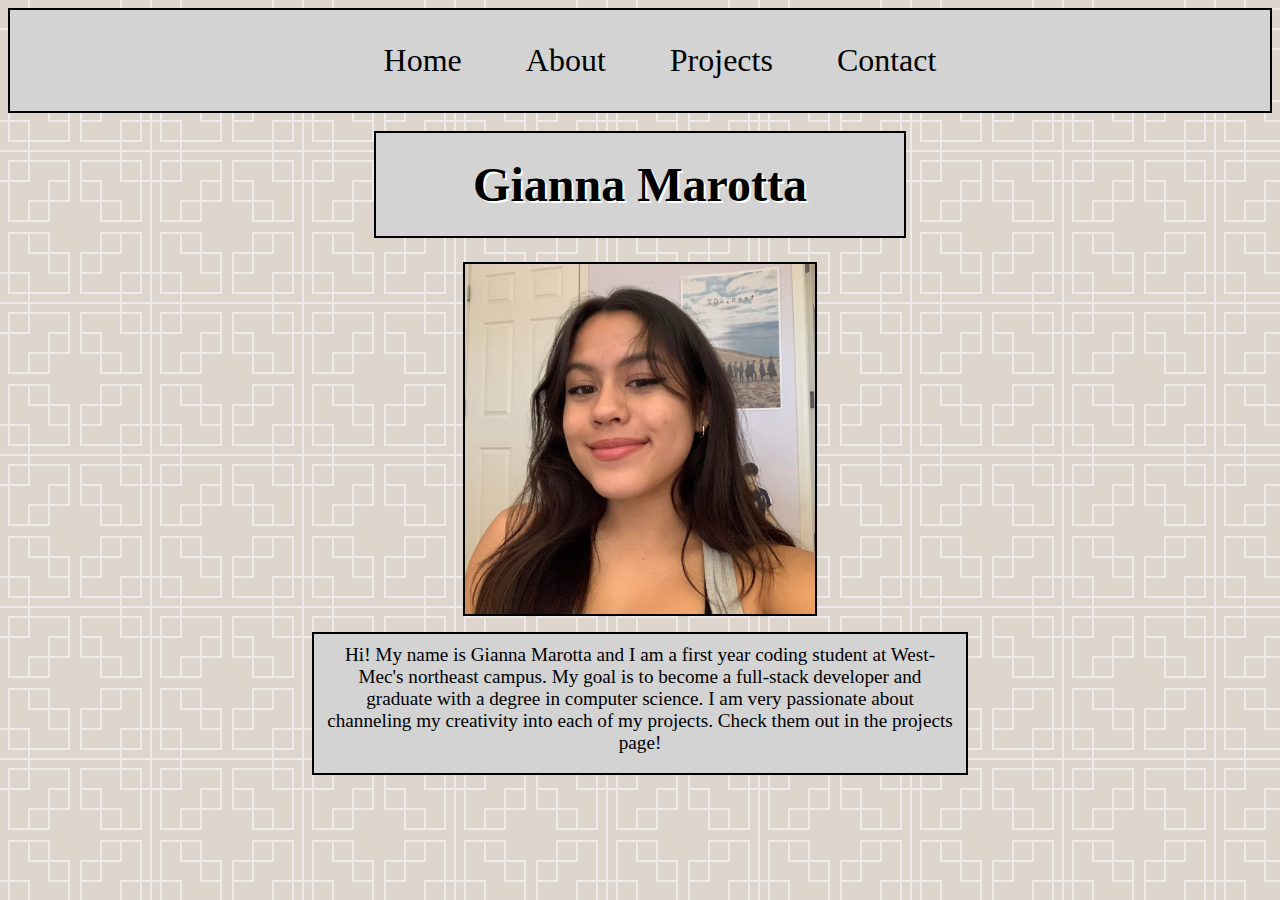
==== index.html @ b73be7d8 "new layout" ====
<!DOCTYPE html>
<html lang="en">
<head>
    <meta charset="UTF-8">
    <meta http-equiv="X-UA-Compatible" content="IE=edge">
    <meta name="viewport" content="width=device-width, initial-scale=1.0">
    <title>Gianna Marotta</title>
    <link rel="stylesheet" href="index.css">
</head>
        
    <body>
          <!-- navigation bar -->
          <nav>
            <ul class ="nav">
                <li class="item"><a src="">Home</a></li>
                <li class="item"><a src="">About</a></li>
                <li class="item"><a src="">Projects</a></li>
                <li class="item"><a src="">Contact</a></li>
        </nav>
        </ul>
        <br>
        <h1 id='me'>Gianna Marotta</h1>
    <!-- picture + about me + links :) -->
    <img src="gianna.jpg" height='350em' width='350em'>
    <p class="about1">Hi! My name is Gianna Marotta and I am a first year coding student at West-Mec's northeast campus. My goal is to become a full-stack developer and graduate with a degree in computer science. I am very passionate about channeling my creativity into each of my projects. Check them out in the projects page! </p> 
   
    <!-- footer -->
    <br>
    <br>
    
</body>
</html>
---- index.css ----
body {
  background-color: #ddd5cb;
  background-image: url("data:image/svg+xml,%3Csvg xmlns='http://www.w3.org/2000/svg' width='152' height='152' viewBox='0 0 152 152'%3E%3Cg fill-rule='evenodd'%3E%3Cg id='temple' fill='%23f9f7fd' fill-opacity='0.61'%3E%3Cpath d='M152 150v2H0v-2h28v-8H8v-20H0v-2h8V80h42v20h20v42H30v8h90v-8H80v-42h20V80h42v40h8V30h-8v40h-42V50H80V8h40V0h2v8h20v20h8V0h2v150zm-2 0v-28h-8v20h-20v8h28zM82 30v18h18V30H82zm20 18h20v20h18V30h-20V10H82v18h20v20zm0 2v18h18V50h-18zm20-22h18V10h-18v18zm-54 92v-18H50v18h18zm-20-18H28V82H10v38h20v20h38v-18H48v-20zm0-2V82H30v18h18zm-20 22H10v18h18v-18zm54 0v18h38v-20h20V82h-18v20h-20v20H82zm18-20H82v18h18v-18zm2-2h18V82h-18v18zm20 40v-18h18v18h-18zM30 0h-2v8H8v20H0v2h8v40h42V50h20V8H30V0zm20 48h18V30H50v18zm18-20H48v20H28v20H10V30h20V10h38v18zM30 50h18v18H30V50zm-2-40H10v18h18V10z'/%3E%3C/g%3E%3C/g%3E%3C/svg%3E");
  font-family: Georgia, 'Times New Roman', Times, serif;
}

.nav{
  display: flex;
  flex-wrap:wrap;
  list-style-type: none;
  margin: 0;
  border: 2px solid black;
  justify-content: center;
  
  background-color: lightgrey;

}

.item {
  padding: 1em;
  font-size: 2em;
  align-items: center;
}
a:hover {
  color: white;
}
h1:hover {
  color: rgba(245, 245, 245, 0.753);
}
#me {

  padding: 0.5em;
  font-size: 3em;
  border: 2px solid black;
  height:fit-content;
  width: 10em;
  background-color: lightgrey;
  text-align: center;
  text-shadow: 2px 2px white;
  display: block;
 margin: auto;
 margin-bottom: 0.5em;
  
}

.about1{
  margin-left: 2em;
  padding: 0.5em;
  font-size: 1.2em;
  border: 2px solid black;
  height: fit-content;
  width: 33em;
  background-color: lightgrey;
  text-align: center;
  padding-bottom: 1em;
  display: block;
  margin-bottom: 0.5em;
  margin: auto;
 
}
img {
  border: 2px solid black;
  display: block;
  margin:auto;
 display: block;
 margin-bottom: 1em;
 
 
 
}

@media only screen and (max-width: 480px) {
  nav {
  flex-direction: row;
    top: 0%;
    width:100%;
    
  }
  img{
    position: relative;
  top: 50%;
  left: 40%;
  }
  #me{
  display:block;
  margin-left: 15%;
  
  }
}
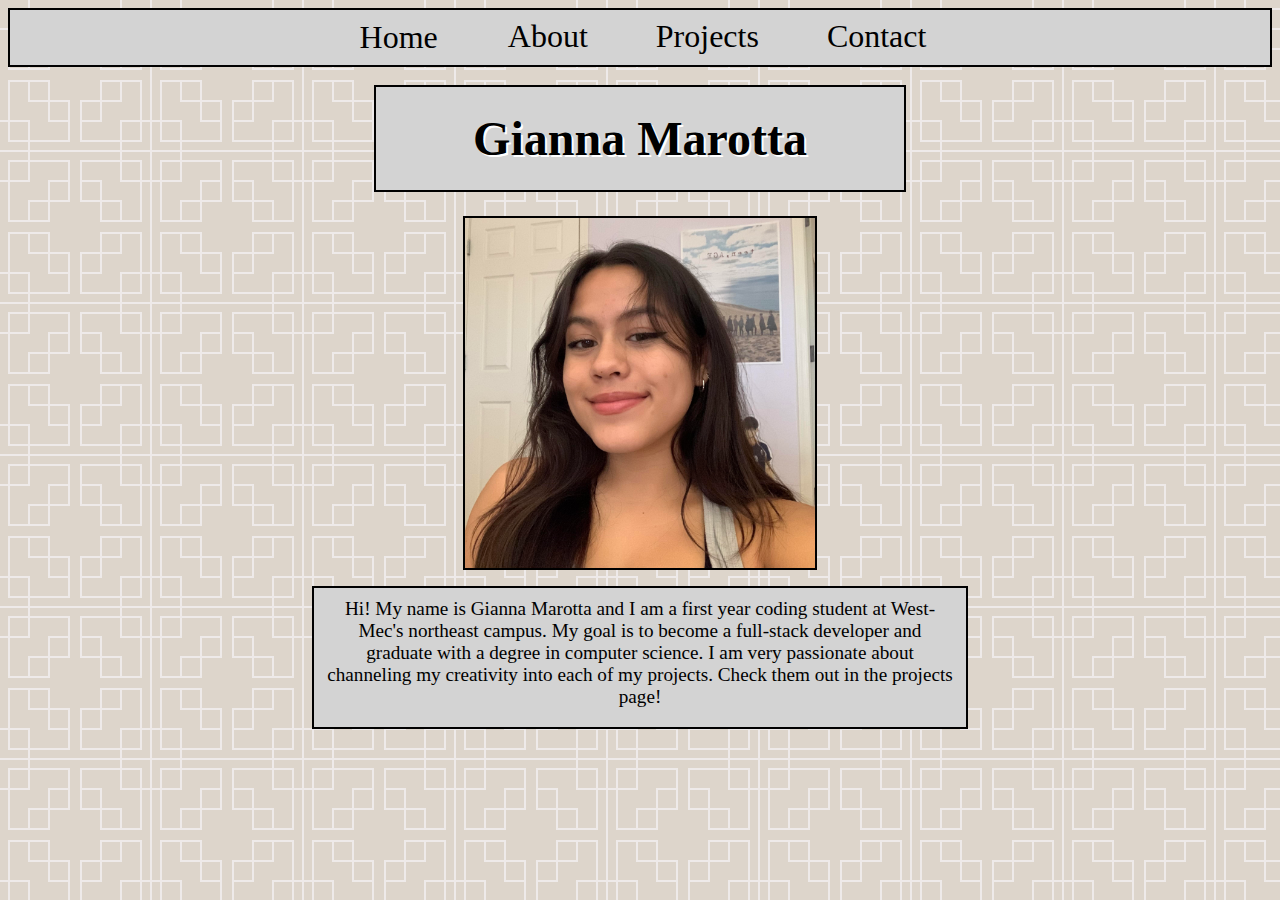
==== commit a556c852: "media query" ====
--- a/index.html
+++ b/index.html
@@ -10,14 +10,15 @@
         
     <body>
           <!-- navigation bar -->
-          <nav>
-            <ul class ="nav">
-                <li class="item"><a src="">Home</a></li>
-                <li class="item"><a src="">About</a></li>
-                <li class="item"><a src="">Projects</a></li>
-                <li class="item"><a src="">Contact</a></li>
+          <nav class ="nav dropdown">
+                <button class ="dropbtn"><a class="item" src="">Home</a></button>
+                <div class="dropdown-content">
+                <a class="item" src="">About</a>
+                <a class="item" src="">Projects</a>
+                <a class="item" src="">Contact</a>
+                 </div>
         </nav>
-        </ul>
+       
         <br>
         <h1 id='me'>Gianna Marotta</h1>
     <!-- picture + about me + links :) -->
@@ -27,6 +28,8 @@
     <!-- footer -->
     <br>
     <br>
+    <footer></footer>
+   
     
 </body>
 </html>
--- a/index.css
+++ b/index.css
@@ -7,19 +7,23 @@
 .nav{
   display: flex;
   flex-wrap:wrap;
-  list-style-type: none;
   margin: 0;
   border: 2px solid black;
+  background-color: lightgrey;
   justify-content: center;
-  
-  background-color: lightgrey;
-
+  padding: .5em;
 }
 
 .item {
   padding: 1em;
   font-size: 2em;
-  align-items: center;
+
+}
+.dropbtn{
+  background-color: lightgrey;
+  border: none;
+  font-family: Georgia, 'Times New Roman', Times, serif;
+  font-size: 1em;
 }
 a:hover {
   color: white;
@@ -28,7 +32,6 @@
   color: rgba(245, 245, 245, 0.753);
 }
 #me {
-
   padding: 0.5em;
   font-size: 3em;
   border: 2px solid black;
@@ -38,22 +41,22 @@
   text-align: center;
   text-shadow: 2px 2px white;
   display: block;
- margin: auto;
- margin-bottom: 0.5em;
+  margin: auto;
+  margin-bottom: 0.5em;
   
 }
 
 .about1{
-  margin-left: 2em;
-  padding: 0.5em;
+  display: block;
+  height: fit-content;
+  width: 33em;
   font-size: 1.2em;
   border: 2px solid black;
-  height: fit-content;
-  width: 33em;
   background-color: lightgrey;
   text-align: center;
+  padding: 0.5em;
   padding-bottom: 1em;
-  display: block;
+  margin-left: 2em;
   margin-bottom: 0.5em;
   margin: auto;
  
@@ -62,28 +65,60 @@
   border: 2px solid black;
   display: block;
   margin:auto;
- display: block;
- margin-bottom: 1em;
+  margin-bottom: 1em;
  
  
  
 }
-
-@media only screen and (max-width: 480px) {
-  nav {
-  flex-direction: row;
-    top: 0%;
-    width:100%;
-    
+/* mobile + small tablets */
+@media only screen and (max-width: 650px) {
+  .nav {
+    display:inline-block;
+    position: relative;
   }
   img{
     position: relative;
-  top: 50%;
-  left: 40%;
+    margin-left: 53%;
+    margin-right: 45%;
+    right:20%;
   }
   #me{
   display:block;
   margin-left: 15%;
+  margin-right: 50%;
   
   }
-}+.dropbtn{
+  cursor:pointer;
+  border:none;
+  padding:1em;
+  background-color: lightgrey;
+}
+.dropdown{
+  position: relative;
+  display:inline-block;
+  margin-bottom: 1em;
+}
+.dropdown-content{
+  display:none;
+  position:absolute;
+  background-color: rgb(202, 173, 177);
+  z-index: 1;
+  border: 2px solid black;
+}
+.dropdown-content a{
+  padding: 1em;
+  display:block;
+  text-decoration:none;
+  color:black;
+}
+.dropdown-content a:hover {background-color:lightgrey;}
+
+.dropdown:hover .dropdown-content {
+  display: block;
+}
+
+.dropdown:hover .dropbtn {
+  background-color: lightgrey;
+}
+}
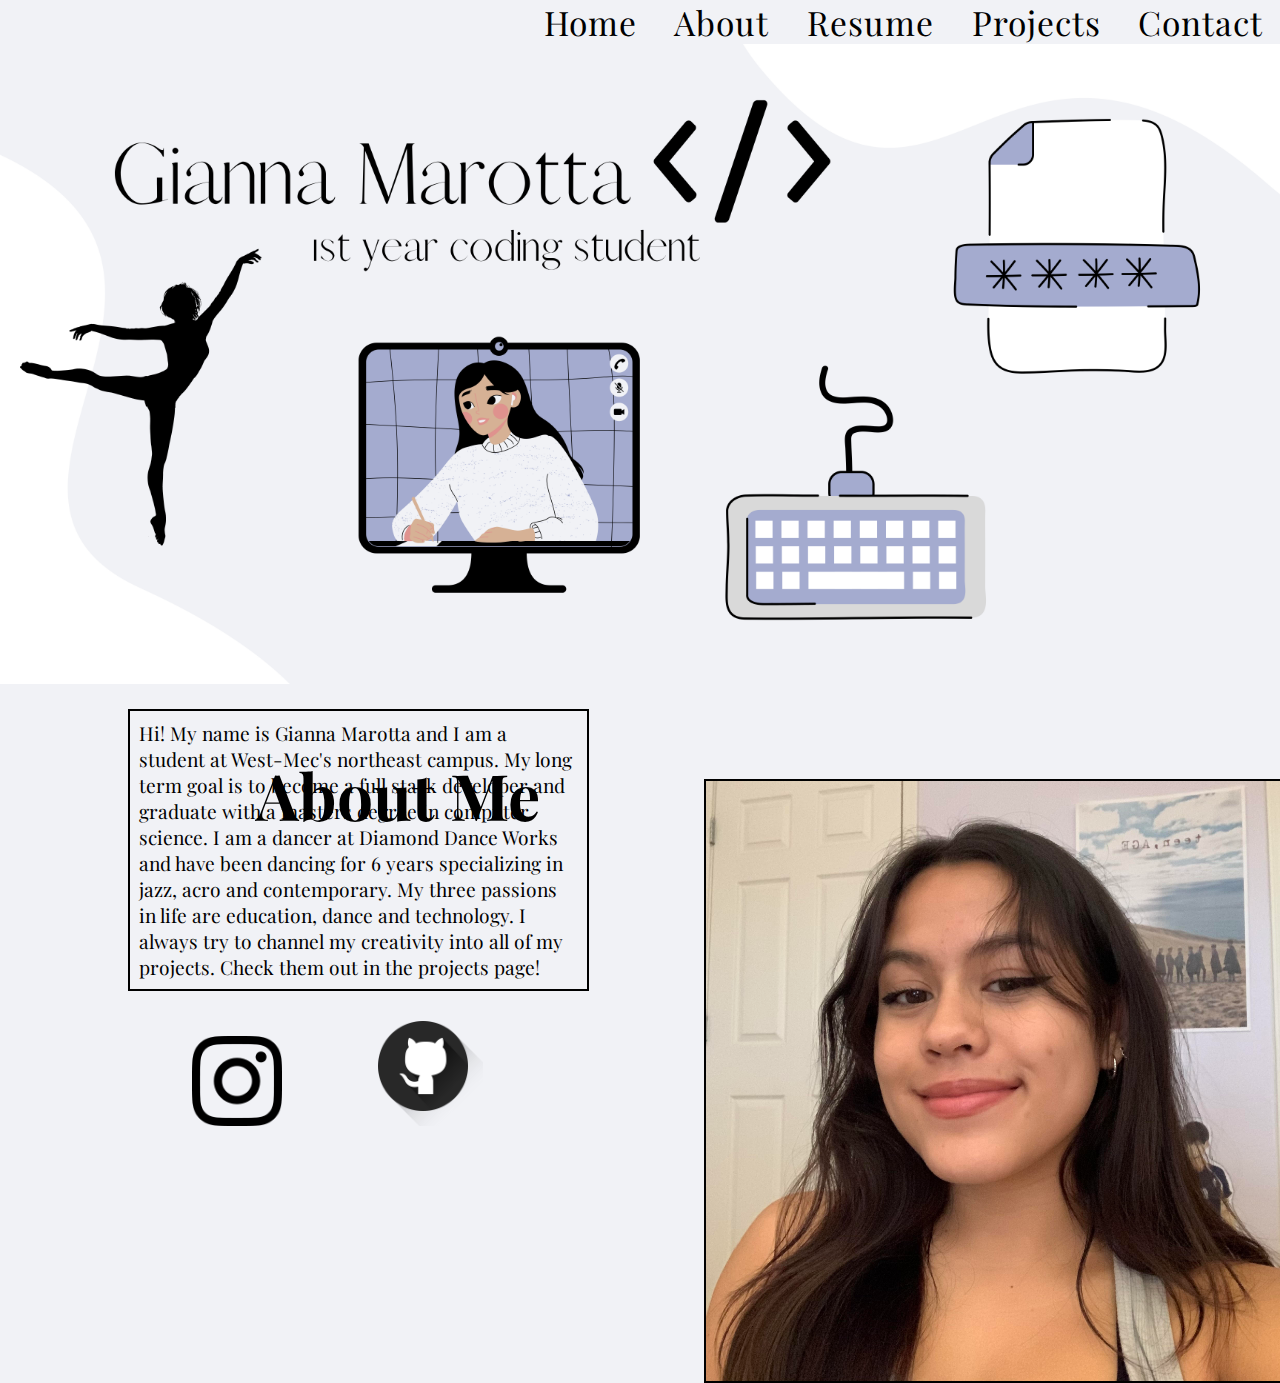
==== commit a539f640: "new" ====
--- a/index.html
+++ b/index.html
@@ -4,32 +4,35 @@
     <meta charset="UTF-8">
     <meta http-equiv="X-UA-Compatible" content="IE=edge">
     <meta name="viewport" content="width=device-width, initial-scale=1.0">
-    <title>Gianna Marotta</title>
+    <title>About Me</title>
     <link rel="stylesheet" href="index.css">
+    <link rel="preconnect" href="https://fonts.googleapis.com">
+    <link rel="preconnect" href="https://fonts.gstatic.com" crossorigin>
+    <link href="https://fonts.googleapis.com/css2?family=Playfair+Display&display=swap" rel="stylesheet">
 </head>
-        
-    <body>
-          <!-- navigation bar -->
-          <nav class ="nav dropdown">
-                <button class ="dropbtn"><a class="item" src="">Home</a></button>
-                <div class="dropdown-content">
-                <a class="item" src="">About</a>
-                <a class="item" src="">Projects</a>
-                <a class="item" src="">Contact</a>
-                 </div>
-        </nav>
+<body>
+
+    <nav class="navigation">
        
-        <br>
-        <h1 id='me'>Gianna Marotta</h1>
-    <!-- picture + about me + links :) -->
-    <img src="gianna.jpg" height='350em' width='350em'>
-    <p class="about1">Hi! My name is Gianna Marotta and I am a first year coding student at West-Mec's northeast campus. My goal is to become a full-stack developer and graduate with a degree in computer science. I am very passionate about channeling my creativity into each of my projects. Check them out in the projects page! </p> 
+           <a>Home</a>
+            <a>About</a>
+            <a>Resume</a>
+            <a>Projects</a>
+            <a>Contact</a>
+
+    </nav>
+   <img src="Gianna Marotta (1).png" width="100%" height="100%">
+   <br>
+   <h1>About Me</h1>
+   <img id="me" src="gianna.jpg" height="600vh" width="600vw">
+  <br>
+   <p id="about">Hi! My name is Gianna Marotta and I am a student at West-Mec's northeast campus. My long term goal is to become a full stack developer and graduate with a masters degree in computer science. I am a dancer at Diamond Dance Works and have been dancing for 6 years specializing in jazz, acro and contemporary. My three passions in life are education, dance and technology. I always try to channel my creativity into all of my projects. Check them out in the <a>projects page!</a> </p>
    
-    <!-- footer -->
-    <br>
-    <br>
-    <footer></footer>
-   
-    
+  
+   <img id="insta" src="insta.png" width="90vw" height="90vh">
+   <img id="git" src="github.png" width="120vw" height="120vh">
+   <img id="message" src="message.png" width="96vw" height="80vh">
+   <br>
+   <br>
 </body>
-</html>
+</html>--- a/index.css
+++ b/index.css
@@ -1,124 +1,84 @@
-body {
-  background-color: #ddd5cb;
-  background-image: url("data:image/svg+xml,%3Csvg xmlns='http://www.w3.org/2000/svg' width='152' height='152' viewBox='0 0 152 152'%3E%3Cg fill-rule='evenodd'%3E%3Cg id='temple' fill='%23f9f7fd' fill-opacity='0.61'%3E%3Cpath d='M152 150v2H0v-2h28v-8H8v-20H0v-2h8V80h42v20h20v42H30v8h90v-8H80v-42h20V80h42v40h8V30h-8v40h-42V50H80V8h40V0h2v8h20v20h8V0h2v150zm-2 0v-28h-8v20h-20v8h28zM82 30v18h18V30H82zm20 18h20v20h18V30h-20V10H82v18h20v20zm0 2v18h18V50h-18zm20-22h18V10h-18v18zm-54 92v-18H50v18h18zm-20-18H28V82H10v38h20v20h38v-18H48v-20zm0-2V82H30v18h18zm-20 22H10v18h18v-18zm54 0v18h38v-20h20V82h-18v20h-20v20H82zm18-20H82v18h18v-18zm2-2h18V82h-18v18zm20 40v-18h18v18h-18zM30 0h-2v8H8v20H0v2h8v40h42V50h20V8H30V0zm20 48h18V30H50v18zm18-20H48v20H28v20H10V30h20V10h38v18zM30 50h18v18H30V50zm-2-40H10v18h18V10z'/%3E%3C/g%3E%3C/g%3E%3C/svg%3E");
-  font-family: Georgia, 'Times New Roman', Times, serif;
+*{
+  margin:0;
+  padding:0;
+  border:0;
+  outline:0;
+  font-size: 100%;
 }
 
-.nav{
-  display: flex;
-  flex-wrap:wrap;
-  margin: 0;
-  border: 2px solid black;
-  background-color: lightgrey;
-  justify-content: center;
-  padding: .5em;
+body {
+    background-color: #F1F2F6;
+    font-family: 'Playfair Display', serif;
+ 
+
+  }
+  
+.navigation{
+  text-align:end;
 }
 
-.item {
-  padding: 1em;
-  font-size: 2em;
+.navigation a{
+margin-top: 6px;
+ font-size:2.1em;
+ letter-spacing: 1px;
+ padding:.5em;
+margin: 0;
 
 }
-.dropbtn{
-  background-color: lightgrey;
-  border: none;
-  font-family: Georgia, 'Times New Roman', Times, serif;
-  font-size: 1em;
+
+.navigation a:hover{
+text-decoration:white underline 4px ;
+cursor:pointer;
 }
-a:hover {
-  color: white;
+body {
+  background-color: #F1F2F6;
+  font-family: 'Playfair Display', serif;
 }
-h1:hover {
-  color: rgba(245, 245, 245, 0.753);
+h1{
+ position: absolute;
+font-size: 4rem;
+margin-left: 20%;
+padding-top: 1em;
 }
-#me {
-  padding: 0.5em;
-  font-size: 3em;
-  border: 2px solid black;
-  height:fit-content;
-  width: 10em;
-  background-color: lightgrey;
-  text-align: center;
-  text-shadow: 2px 2px white;
-  display: block;
-  margin: auto;
-  margin-bottom: 0.5em;
-  
+h1:hover{
+color:#A4ABCF;
+transform: scale(1.2);
+}
+#me{
+    position: absolute;
+    margin-left: 55%;
+    margin-top: 5.7em;
+    
+    border: 2px solid black;
+
+}
+#about{
+font-size: 1.2rem;
+margin-left: 10%;
+margin-right: 54%;
+border: 2px solid black;
+padding:9px 9px 9px 9px;
+
+}
+#git{
+   padding-top: 15px;
+    margin-left:6% ;
+}
+#git:hover{
+  transform: scale(1.2);
+}
+#insta{
+  margin-left:15% ;
+
+}
+#insta:hover{
+  transform: scale(1.2); 
+}
+#message{
+ margin-left:25%;
+  padding-top: 14px;
+}
+#message:hover{
+  transform: scale(1.2);
 }
 
-.about1{
-  display: block;
-  height: fit-content;
-  width: 33em;
-  font-size: 1.2em;
-  border: 2px solid black;
-  background-color: lightgrey;
-  text-align: center;
-  padding: 0.5em;
-  padding-bottom: 1em;
-  margin-left: 2em;
-  margin-bottom: 0.5em;
-  margin: auto;
- 
-}
-img {
-  border: 2px solid black;
-  display: block;
-  margin:auto;
-  margin-bottom: 1em;
- 
- 
- 
-}
-/* mobile + small tablets */
-@media only screen and (max-width: 650px) {
-  .nav {
-    display:inline-block;
-    position: relative;
-  }
-  img{
-    position: relative;
-    margin-left: 53%;
-    margin-right: 45%;
-    right:20%;
-  }
-  #me{
-  display:block;
-  margin-left: 15%;
-  margin-right: 50%;
-  
-  }
-.dropbtn{
-  cursor:pointer;
-  border:none;
-  padding:1em;
-  background-color: lightgrey;
-}
-.dropdown{
-  position: relative;
-  display:inline-block;
-  margin-bottom: 1em;
-}
-.dropdown-content{
-  display:none;
-  position:absolute;
-  background-color: rgb(202, 173, 177);
-  z-index: 1;
-  border: 2px solid black;
-}
-.dropdown-content a{
-  padding: 1em;
-  display:block;
-  text-decoration:none;
-  color:black;
-}
-.dropdown-content a:hover {background-color:lightgrey;}
-
-.dropdown:hover .dropdown-content {
-  display: block;
-}
-
-.dropdown:hover .dropbtn {
-  background-color: lightgrey;
-}
-}
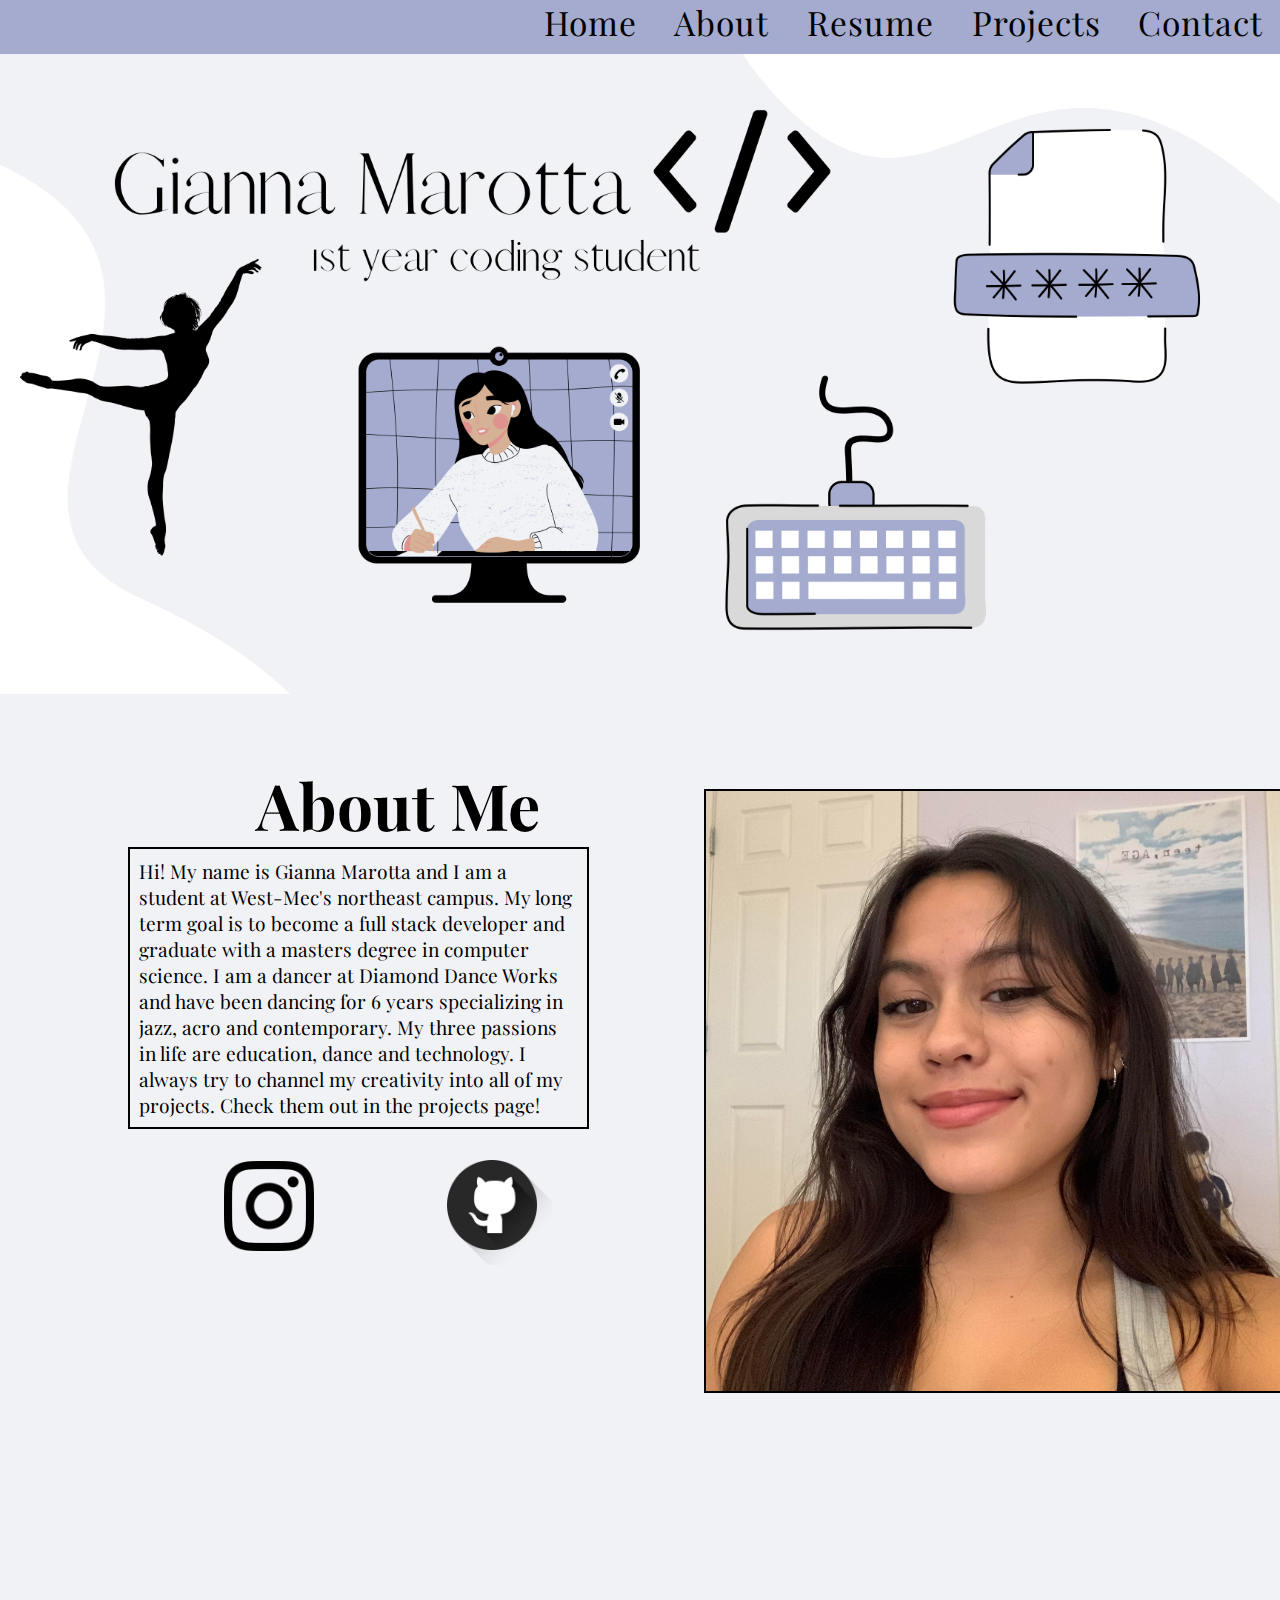
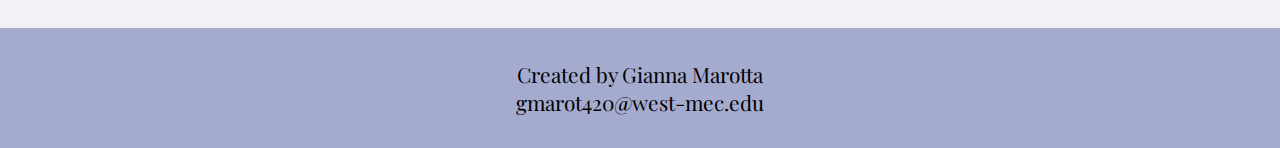
==== commit 5e681410: "created web page links and seperate picture folder." ====
--- a/index.html
+++ b/index.html
@@ -5,6 +5,7 @@
     <meta http-equiv="X-UA-Compatible" content="IE=edge">
     <meta name="viewport" content="width=device-width, initial-scale=1.0">
     <title>About Me</title>
+    <link rel="icon" type="image/png" href="pictures/Gm.png"/>
     <link rel="stylesheet" href="index.css">
     <link rel="preconnect" href="https://fonts.googleapis.com">
     <link rel="preconnect" href="https://fonts.gstatic.com" crossorigin>
@@ -14,25 +15,30 @@
 
     <nav class="navigation">
        
-           <a>Home</a>
-            <a>About</a>
+           <a href="index.html">Home</a>
+            <a href="#hed">About</a>
             <a>Resume</a>
             <a>Projects</a>
-            <a>Contact</a>
+            <a href="contactme.html">Contact</a>
 
     </nav>
-   <img src="Gianna Marotta (1).png" width="100%" height="100%">
+   <img src="pictures/Gianna Marotta (1).png" width="100%" height="100%" alt="banner">
    <br>
-   <h1>About Me</h1>
-   <img id="me" src="gianna.jpg" height="600vh" width="600vw">
+   <h1 id="hed">About Me</h1>
+   <img id="me" src="pictures/gianna.jpg" height="600vh" width="600vw" alt="picture of Gianna Marotta">
   <br>
    <p id="about">Hi! My name is Gianna Marotta and I am a student at West-Mec's northeast campus. My long term goal is to become a full stack developer and graduate with a masters degree in computer science. I am a dancer at Diamond Dance Works and have been dancing for 6 years specializing in jazz, acro and contemporary. My three passions in life are education, dance and technology. I always try to channel my creativity into all of my projects. Check them out in the <a>projects page!</a> </p>
    
-  
-   <img id="insta" src="insta.png" width="90vw" height="90vh">
-   <img id="git" src="github.png" width="120vw" height="120vh">
-   <img id="message" src="message.png" width="96vw" height="80vh">
+  <div class="icons1">
+   <a><img id="insta" src="pictures/insta.png" width="90vw" height="90vh" alt="instagram logo"></a>
+   <a href="https://github.com/giannamar4"><img id="git" src="pictures/github.png" width="120vw" height="120vh" alt="github logo"></a>
+   <img id="message" src="pictures/message.png" width="100%" height="100%" alt="contact me">
+</div>
    <br>
    <br>
+<footer>
+    <p>Created by Gianna Marotta</p>
+    <p>gmarot420@west-mec.edu</p>
+</footer>
 </body>
 </html>--- a/index.css
+++ b/index.css
@@ -15,6 +15,8 @@
   
 .navigation{
   text-align:end;
+  background-color: #A4ABCF;
+  padding-bottom: 10px;
 }
 
 .navigation a{
@@ -23,17 +25,15 @@
  letter-spacing: 1px;
  padding:.5em;
 margin: 0;
-
+color:black;
+text-decoration: none;
 }
 
 .navigation a:hover{
 text-decoration:white underline 4px ;
 cursor:pointer;
 }
-body {
-  background-color: #F1F2F6;
-  font-family: 'Playfair Display', serif;
-}
+
 h1{
  position: absolute;
 font-size: 4rem;
@@ -58,27 +58,39 @@
 margin-right: 54%;
 border: 2px solid black;
 padding:9px 9px 9px 9px;
-
+margin-top: 10%;
+}
+.icons1{
+  display: grid;
+  grid-template-columns:13em 13em 13em;
+  grid-template-areas: "insta  git  message";
+padding-left: 14em;
 }
 #git{
-   padding-top: 15px;
-    margin-left:6% ;
+  grid-area: "git";
+  margin-top: 1rem;
 }
 #git:hover{
   transform: scale(1.2);
 }
 #insta{
-  margin-left:15% ;
-
+grid-area: "insta";
+margin-top: 2rem;
 }
 #insta:hover{
   transform: scale(1.2); 
 }
 #message{
- margin-left:25%;
-  padding-top: 14px;
+grid-area: "message";
+
 }
 #message:hover{
   transform: scale(1.2);
 }
-
+footer{
+  font-size: 1.3rem;
+  text-align: center;
+  margin-top:14.5em;
+  background-color:#A4ABCF ;
+  padding: 2rem;
+}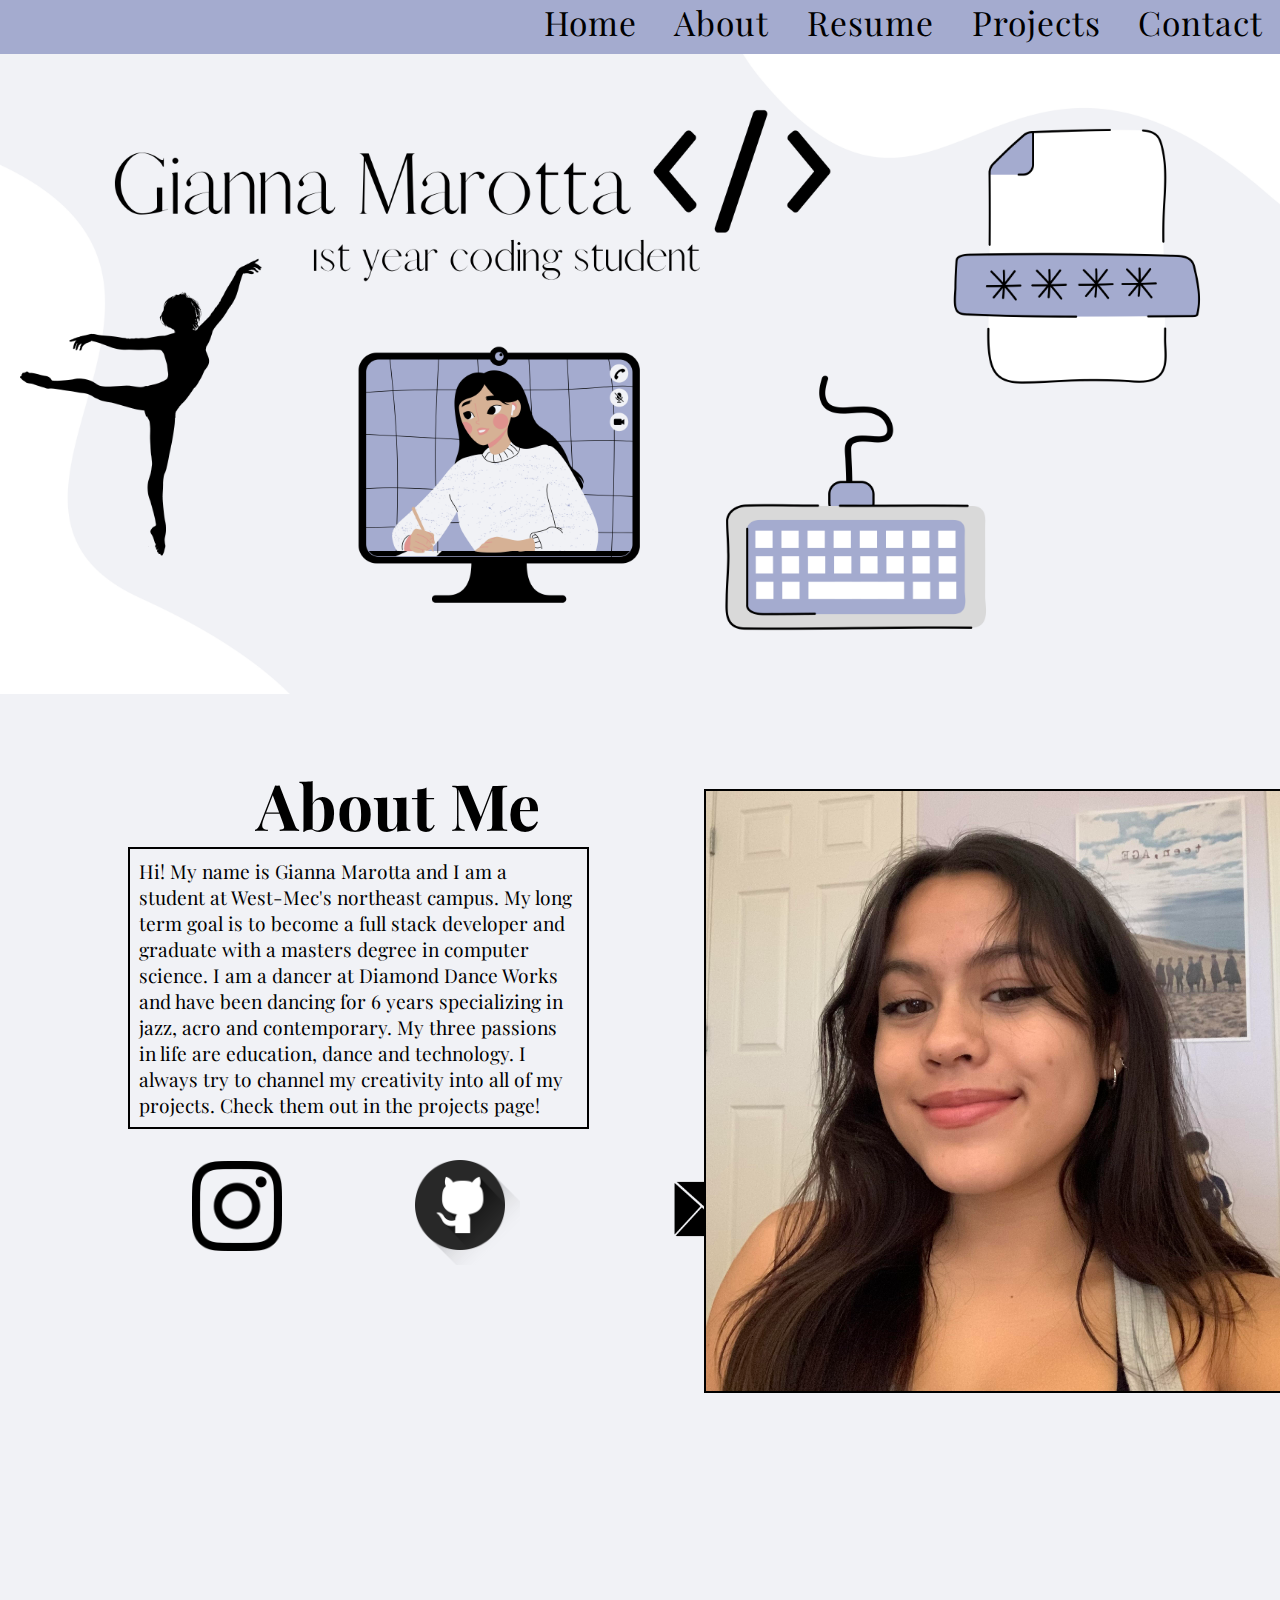
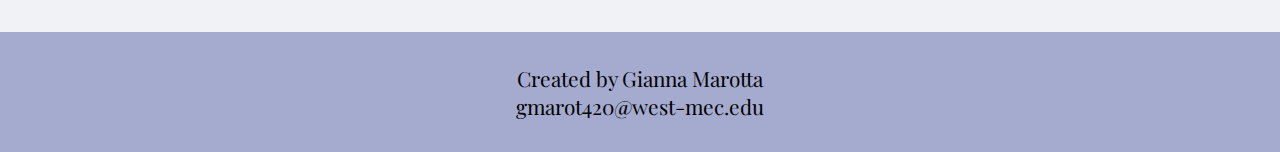
==== commit da0ad2c8: "finished contact page" ====
--- a/index.html
+++ b/index.html
@@ -18,7 +18,7 @@
            <a href="index.html">Home</a>
             <a href="#hed">About</a>
             <a>Resume</a>
-            <a>Projects</a>
+            <a href="projects.html">Projects</a>
             <a href="contactme.html">Contact</a>
 
     </nav>
@@ -30,9 +30,9 @@
    <p id="about">Hi! My name is Gianna Marotta and I am a student at West-Mec's northeast campus. My long term goal is to become a full stack developer and graduate with a masters degree in computer science. I am a dancer at Diamond Dance Works and have been dancing for 6 years specializing in jazz, acro and contemporary. My three passions in life are education, dance and technology. I always try to channel my creativity into all of my projects. Check them out in the <a>projects page!</a> </p>
    
   <div class="icons1">
-   <a><img id="insta" src="pictures/insta.png" width="90vw" height="90vh" alt="instagram logo"></a>
+   <a href="https://www.instagram.com/giannamarottaa/"><img id="insta" src="pictures/insta.png" width="90vw" height="90vh" alt="instagram logo"></a>
    <a href="https://github.com/giannamar4"><img id="git" src="pictures/github.png" width="120vw" height="120vh" alt="github logo"></a>
-   <img id="message" src="pictures/message.png" width="100%" height="100%" alt="contact me">
+  <a href="contactme.html"><img id="message" src="pictures/message.png" width="100%" height="100%" alt="contact me"></a> 
 </div>
    <br>
    <br>
--- a/index.css
+++ b/index.css
@@ -64,7 +64,7 @@
   display: grid;
   grid-template-columns:13em 13em 13em;
   grid-template-areas: "insta  git  message";
-padding-left: 14em;
+padding-left: 12em;
 }
 #git{
   grid-area: "git";
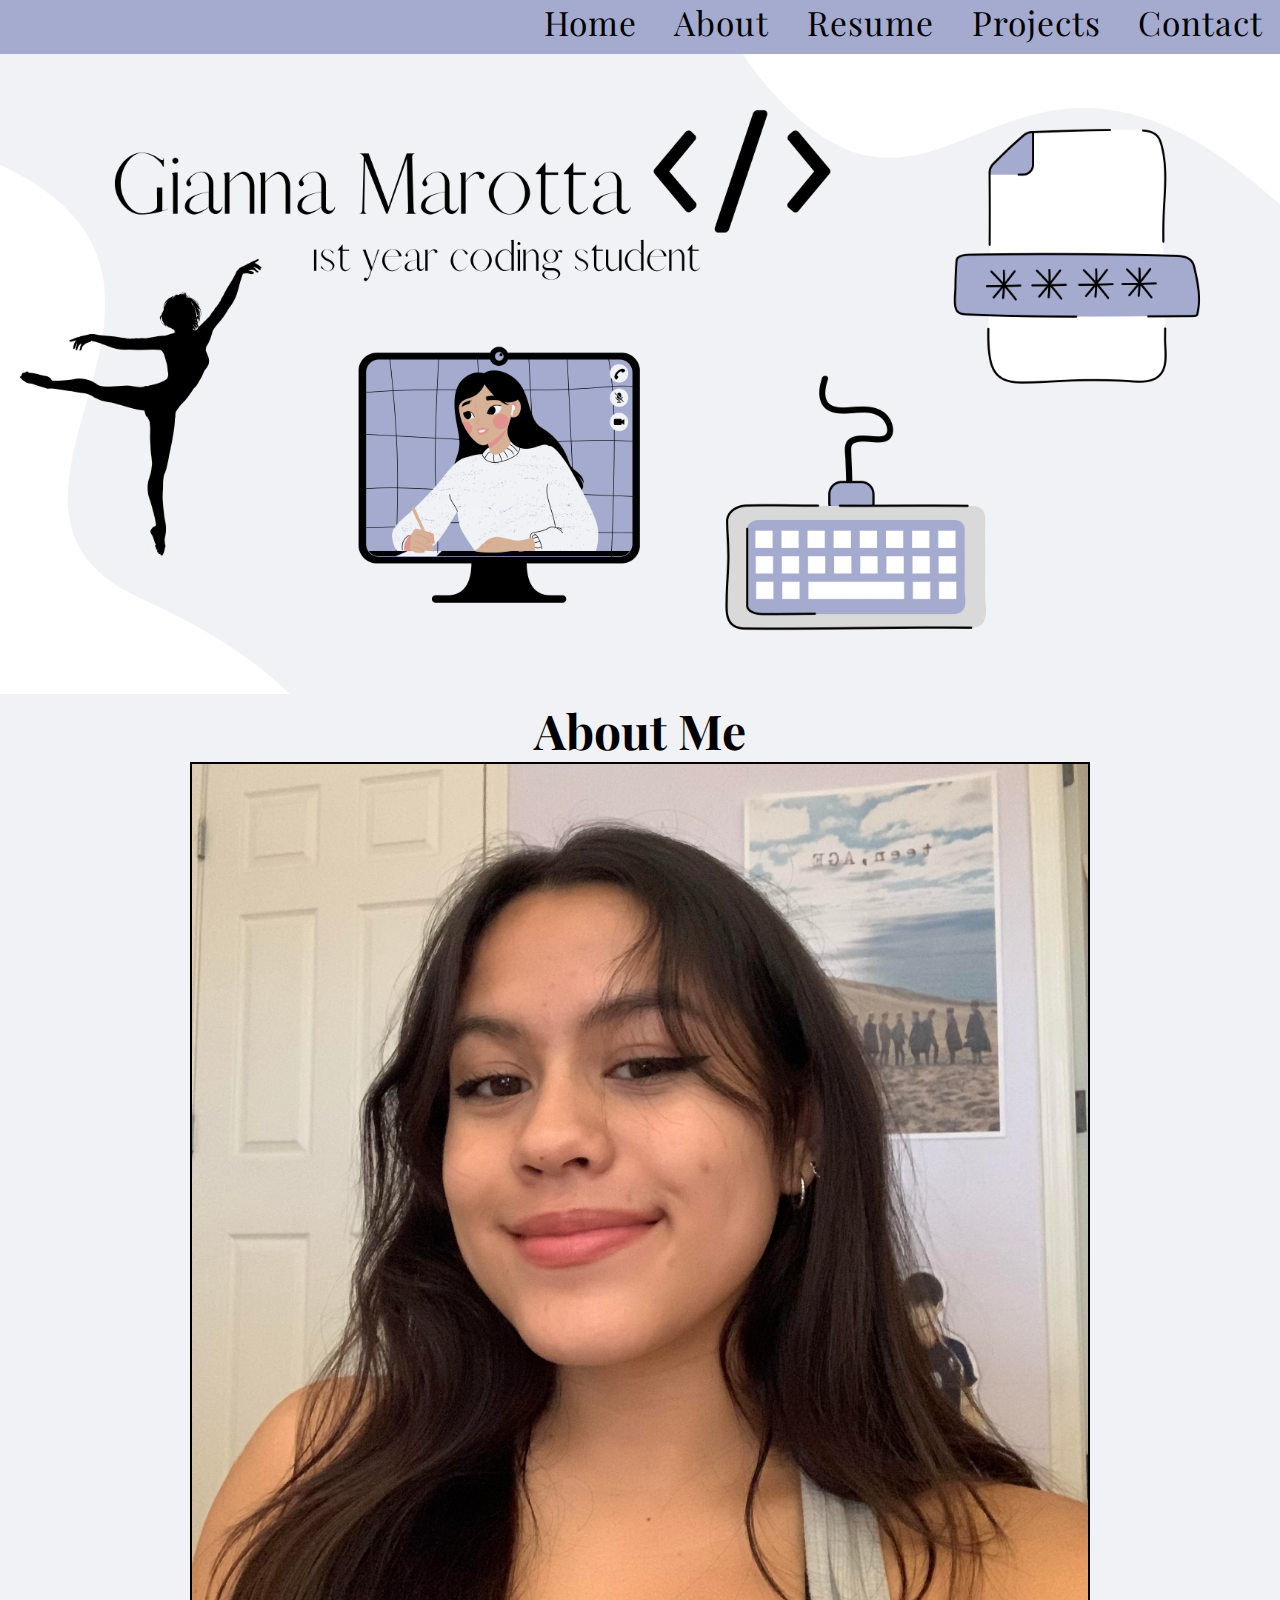
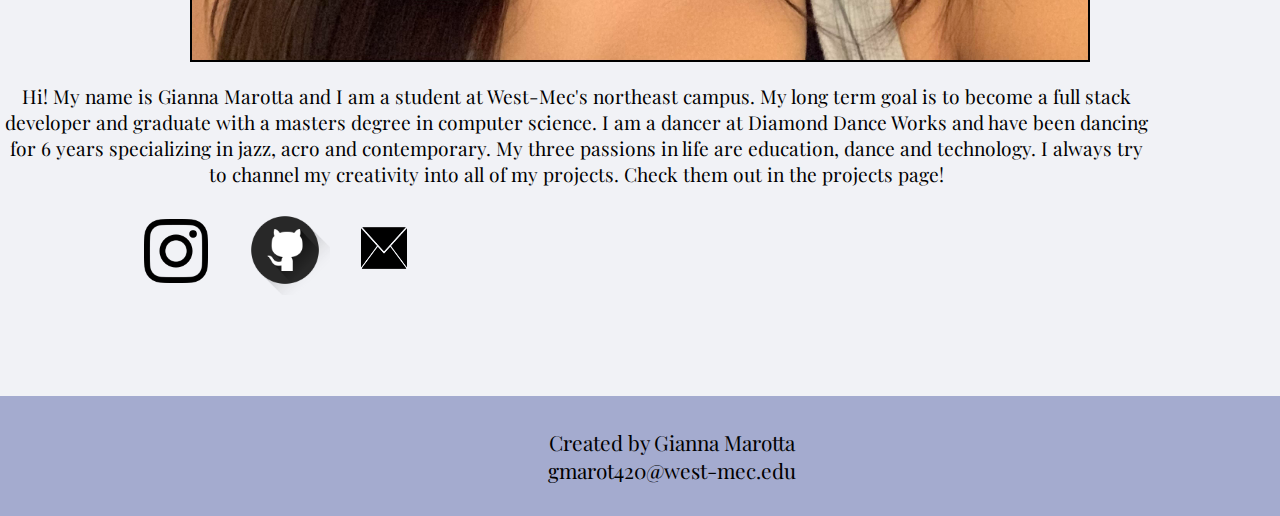
==== commit c4aa77f6: "Phone Media Query" ====
--- a/index.html
+++ b/index.html
@@ -4,7 +4,7 @@
     <meta charset="UTF-8">
     <meta http-equiv="X-UA-Compatible" content="IE=edge">
     <meta name="viewport" content="width=device-width, initial-scale=1.0">
-    <title>About Me</title>
+    <title>Home</title>
     <link rel="icon" type="image/png" href="pictures/Gm.png"/>
     <link rel="stylesheet" href="index.css">
     <link rel="preconnect" href="https://fonts.googleapis.com">
@@ -13,16 +13,16 @@
 </head>
 <body>
 
-    <nav class="navigation">
+    <nav class="navigation dropdown">
        
-           <a href="index.html">Home</a>
-            <a href="#hed">About</a>
-            <a>Resume</a>
-            <a href="projects.html">Projects</a>
-            <a href="contactme.html">Contact</a>
+           <a  id="dropbtn" href="index.html">Home</a>
+            <a class="dropdown-items" href="#hed">About</a>
+            <a class="dropdown-items" href="resume.html">Resume</a>
+            <a class="dropdown-items" href="projects.html">Projects</a>
+            <a class="dropdown-items" href="contactme.html">Contact</a>
 
     </nav>
-   <img src="pictures/Gianna Marotta (1).png" width="100%" height="100%" alt="banner">
+   <img id="banner" src="pictures/Gianna Marotta (1).png" width="100%" height="100%" alt="banner">
    <br>
    <h1 id="hed">About Me</h1>
    <img id="me" src="pictures/gianna.jpg" height="600vh" width="600vw" alt="picture of Gianna Marotta">
--- a/index.css
+++ b/index.css
@@ -93,4 +93,119 @@
   margin-top:14.5em;
   background-color:#A4ABCF ;
   padding: 2rem;
-}+}
+
+@media screen and (max-width:760px) {
+  .navigation{
+    text-align: center;
+    background-color:#A4ABCF ;
+  }
+  .navigation a{
+    text-align: center;
+  }
+  #dropbtn{
+    color:black;
+    font-size: 2rem;
+  }
+  
+  .dropdown {
+    font-size: 1rem;  
+    border: none;
+    outline: none;
+    padding: 14px 16px;
+   
+    margin: 0;
+  }
+  
+
+  
+  .dropdown-items {
+    display: none;
+    text-decoration: center;
+    background-color: #adb3ce;
+    box-shadow: 0px 8px 16px 0px rgba(0,0,0,0.2);
+    z-index: 1;
+  }
+  
+  .dropdown-items a {
+    float: none;
+    color: black;
+    padding: 12px 16px;
+    text-decoration: none;
+    display: block;
+    text-align: center;
+   
+  }
+  
+  .dropdown-items a:hover {
+    background-color: #ddd;
+  }
+  
+  
+  .dropdown:hover .dropdown-items {
+    display: block;
+    cursor:pointer;
+}
+}
+
+  .navigation{
+    width:100%;
+  }
+ #banner{
+   width:100%;
+ }
+  #me{
+   
+    margin-top: 0;
+    padding:0;
+    position: relative;
+    display: block;
+  margin-left: auto;
+  margin-right: auto;
+  width: 70%;
+  height: 70%;
+  }
+  h1{
+    position: relative;
+    margin:0;
+    padding:0;
+    text-align: center;
+    font-size: 3rem;
+  }
+  #about{
+    margin:0;
+    padding:0;
+    position: relative;
+    text-align: center;
+    width:90%;
+  }
+  .icons1{
+    display: grid;
+  grid-template-columns:6em 5em 5em;
+  grid-template-areas: "insta  git  message";
+padding-left: 1rem;
+margin-left: 10%;
+  }
+ #insta{
+   width: 4em;
+   height: 4em;
+ }
+ #git{
+  width: 5.6em;
+  height: 5.6em;
+  padding-top: 2px;
+ }
+ #message{
+   width:8em;
+   height: 7.6em;
+ }
+  #about{
+    font-size: 1.2rem;
+   margin:0;
+   border:none;
+   text-align: center;
+}
+footer{
+  margin-top: 2em;
+  width: 100%;
+}
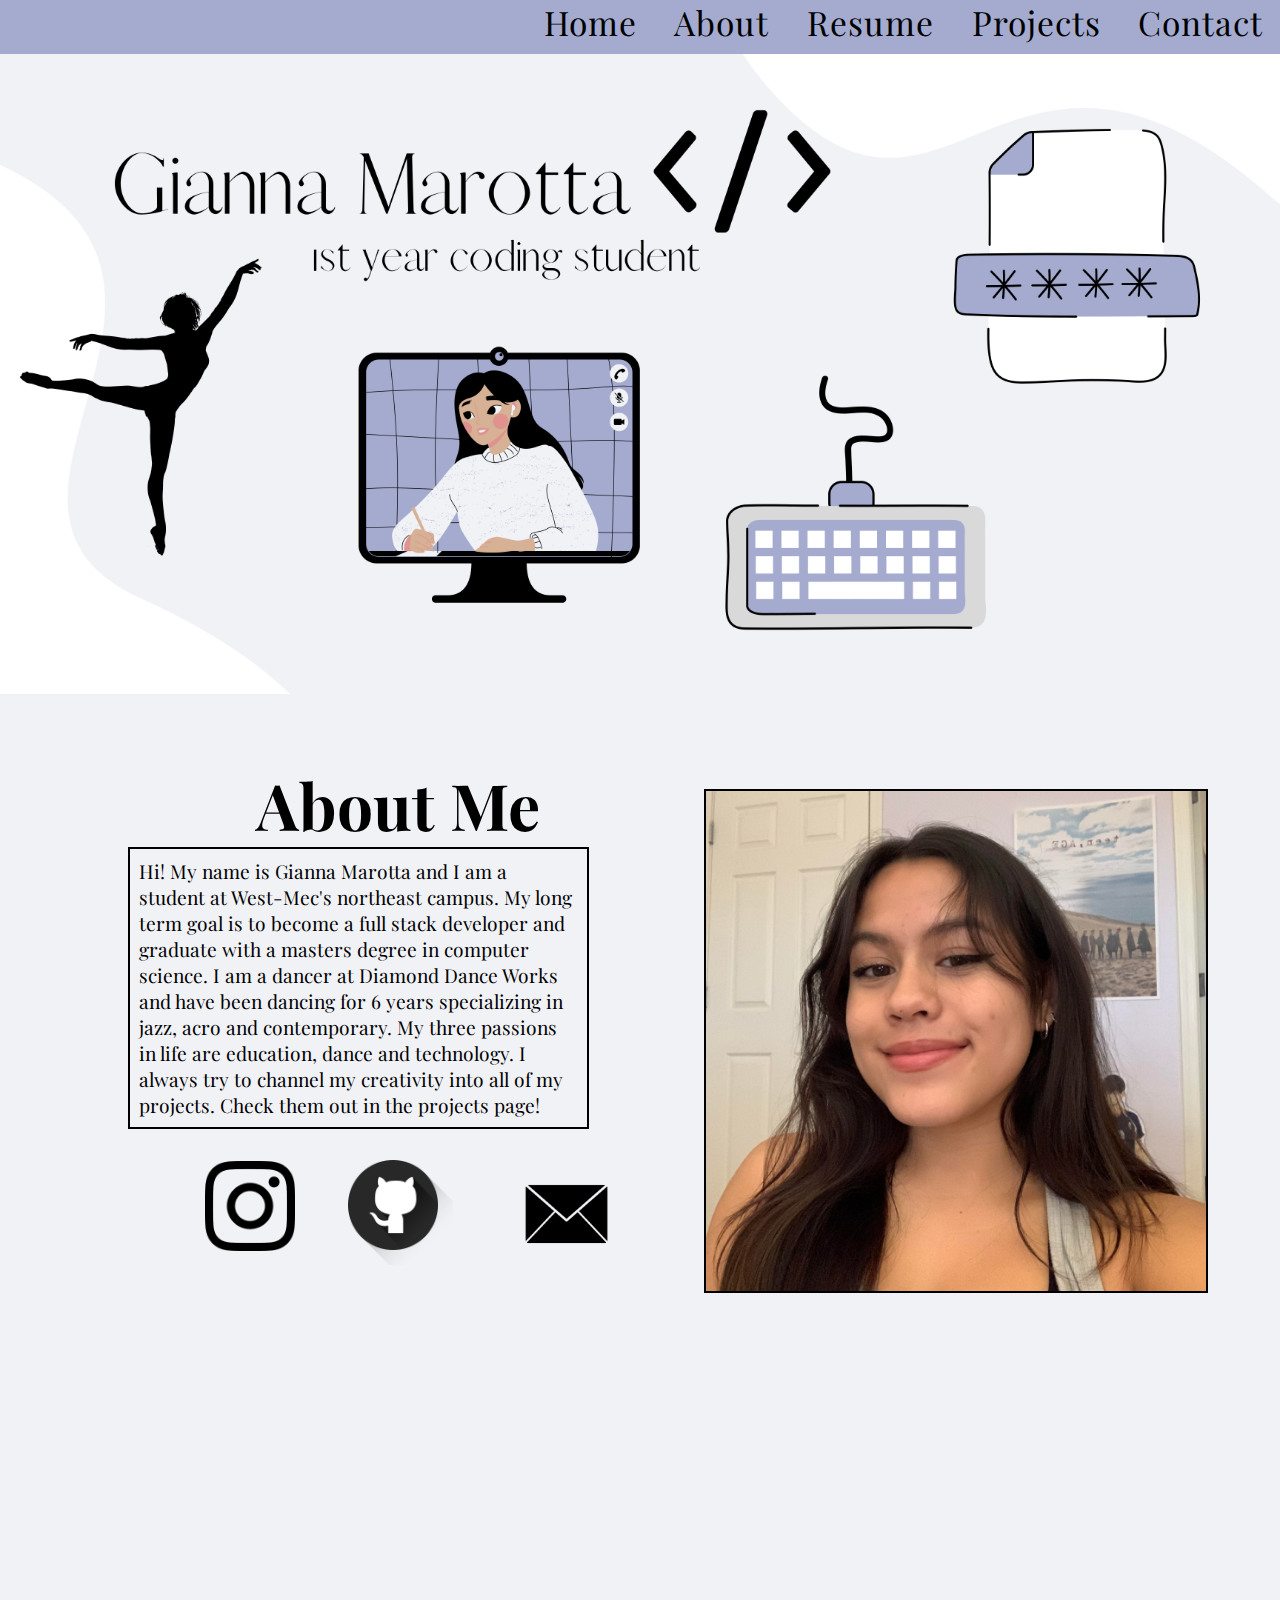
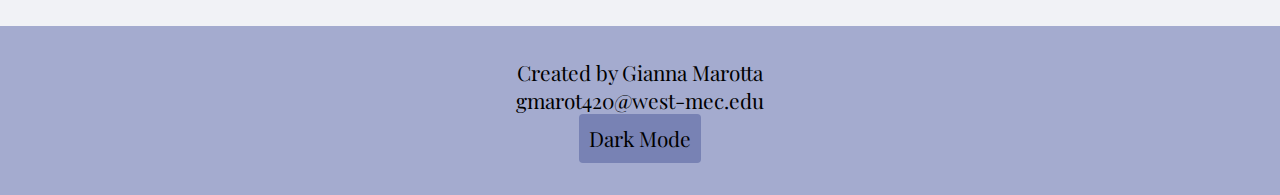
==== commit a770dca4: "final product of home page + dark mode" ====
--- a/index.html
+++ b/index.html
@@ -25,20 +25,22 @@
    <img id="banner" src="pictures/Gianna Marotta (1).png" width="100%" height="100%" alt="banner">
    <br>
    <h1 id="hed">About Me</h1>
-   <img id="me" src="pictures/gianna.jpg" height="600vh" width="600vw" alt="picture of Gianna Marotta">
+   <img id="me" src="pictures/gianna.jpg" height="500em" width="500em" alt="picture of Gianna Marotta">
   <br>
    <p id="about">Hi! My name is Gianna Marotta and I am a student at West-Mec's northeast campus. My long term goal is to become a full stack developer and graduate with a masters degree in computer science. I am a dancer at Diamond Dance Works and have been dancing for 6 years specializing in jazz, acro and contemporary. My three passions in life are education, dance and technology. I always try to channel my creativity into all of my projects. Check them out in the <a>projects page!</a> </p>
    
   <div class="icons1">
    <a href="https://www.instagram.com/giannamarottaa/"><img id="insta" src="pictures/insta.png" width="90vw" height="90vh" alt="instagram logo"></a>
    <a href="https://github.com/giannamar4"><img id="git" src="pictures/github.png" width="120vw" height="120vh" alt="github logo"></a>
-  <a href="contactme.html"><img id="message" src="pictures/message.png" width="100%" height="100%" alt="contact me"></a> 
+  <a href="contactme.html"><img id="message" src="pictures/message.png" width="37%" height="72%" alt="contact me"></a> 
 </div>
    <br>
    <br>
 <footer>
     <p>Created by Gianna Marotta</p>
     <p>gmarot420@west-mec.edu</p>
+    <button onclick="dark()">Dark Mode</button>
 </footer>
+<script src="functions.js"></script>
 </body>
 </html>--- a/index.css
+++ b/index.css
@@ -12,6 +12,11 @@
  
 
   }
+  .dark-mode{
+    background-color:#6a70a5;
+    color:white;
+  }
+  
   
 .navigation{
   text-align:end;
@@ -61,27 +66,30 @@
 margin-top: 10%;
 }
 .icons1{
-  display: grid;
-  grid-template-columns:13em 13em 13em;
-  grid-template-areas: "insta  git  message";
-padding-left: 12em;
+  display: inline-flex;
+  justify-content: space-between;
+  align-items: flex-start;
+  margin-left: 16%;
+
 }
 #git{
   grid-area: "git";
   margin-top: 1rem;
+  padding-left: 2.4em;
 }
 #git:hover{
   transform: scale(1.2);
 }
 #insta{
-grid-area: "insta";
+
 margin-top: 2rem;
 }
 #insta:hover{
   transform: scale(1.2); 
 }
 #message{
-grid-area: "message";
+  
+position: relative;
 
 }
 #message:hover{
@@ -94,11 +102,19 @@
   background-color:#A4ABCF ;
   padding: 2rem;
 }
-
-@media screen and (max-width:760px) {
+button {
+  font-family: 'Playfair Display', serif;
+  background-color: #7882b4;
+  padding:.5em;
+  border: none;
+  border-radius: 4px;
+  cursor: pointer;
+}
+@media screen and (max-width:1200px) {
   .navigation{
     text-align: center;
     background-color:#A4ABCF ;
+    /* width:100%; */
   }
   .navigation a{
     text-align: center;
@@ -106,6 +122,7 @@
   #dropbtn{
     color:black;
     font-size: 2rem;
+    width: 115%;
   }
   
   .dropdown {
@@ -113,8 +130,8 @@
     border: none;
     outline: none;
     padding: 14px 16px;
-   
     margin: 0;
+    width: 115%;
   }
   
 
@@ -146,13 +163,10 @@
     display: block;
     cursor:pointer;
 }
-}
-
-  .navigation{
-    width:100%;
-  }
+
+
  #banner{
-   width:100%;
+   width:115%;
  }
   #me{
    
@@ -164,6 +178,7 @@
   margin-right: auto;
   width: 70%;
   height: 70%;
+  left:10%;
   }
   h1{
     position: relative;
@@ -171,19 +186,22 @@
     padding:0;
     text-align: center;
     font-size: 3rem;
+    left:10%;
+   
   }
   #about{
-    margin:0;
+   margin:0;
     padding:0;
     position: relative;
     text-align: center;
     width:90%;
+    left: 12%;
+    
   }
   .icons1{
-    display: grid;
-  grid-template-columns:6em 5em 5em;
-  grid-template-areas: "insta  git  message";
-padding-left: 1rem;
+    grid-template-columns:7em 7em 8em;
+    grid-template-rows: auto auto auto;
+padding: .5rem;
 margin-left: 10%;
   }
  #insta{
@@ -193,11 +211,15 @@
  #git{
   width: 5.6em;
   height: 5.6em;
-  padding-top: 2px;
+  
+  padding-top: 3px;
+  padding-right: 0;
  }
  #message{
-   width:8em;
-   height: 7.6em;
+   width:10em;
+   height: 8em;
+   
+
  }
   #about{
     font-size: 1.2rem;
@@ -209,3 +231,4 @@
   margin-top: 2em;
   width: 100%;
 }
+}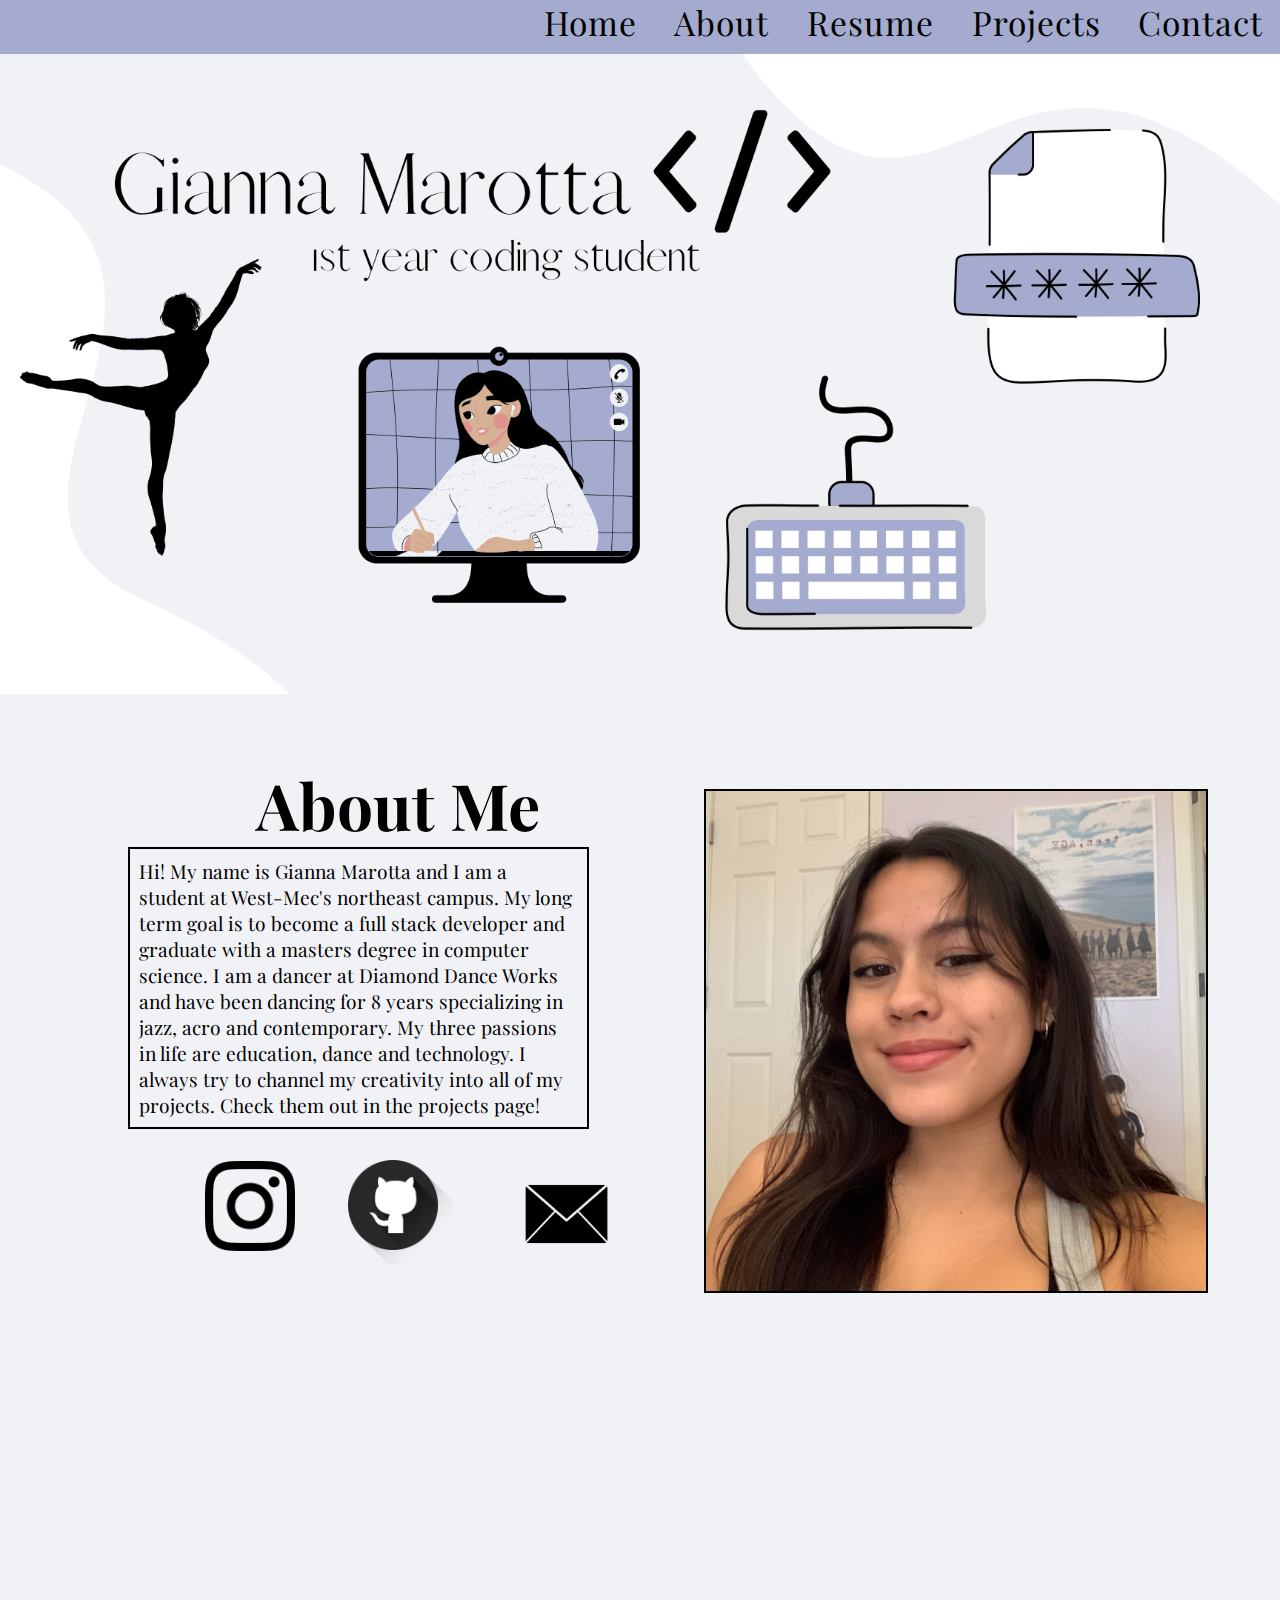
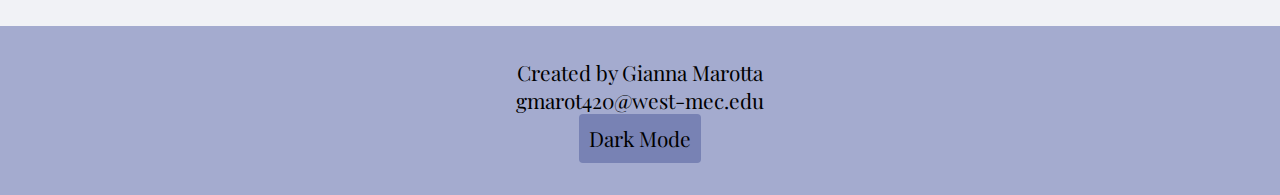
==== commit 6e5471a0: "finished product" ====
--- a/index.html
+++ b/index.html
@@ -12,7 +12,7 @@
     <link href="https://fonts.googleapis.com/css2?family=Playfair+Display&display=swap" rel="stylesheet">
 </head>
 <body>
-
+<!-- navigation bar -->
     <nav class="navigation dropdown">
        
            <a  id="dropbtn" href="index.html">Home</a>
@@ -22,12 +22,14 @@
             <a class="dropdown-items" href="contactme.html">Contact</a>
 
     </nav>
+    <!-- banner -->
    <img id="banner" src="pictures/Gianna Marotta (1).png" width="100%" height="100%" alt="banner">
    <br>
+   <!-- about section with pictures -->
    <h1 id="hed">About Me</h1>
    <img id="me" src="pictures/gianna.jpg" height="500em" width="500em" alt="picture of Gianna Marotta">
   <br>
-   <p id="about">Hi! My name is Gianna Marotta and I am a student at West-Mec's northeast campus. My long term goal is to become a full stack developer and graduate with a masters degree in computer science. I am a dancer at Diamond Dance Works and have been dancing for 6 years specializing in jazz, acro and contemporary. My three passions in life are education, dance and technology. I always try to channel my creativity into all of my projects. Check them out in the <a>projects page!</a> </p>
+   <p id="about">Hi! My name is Gianna Marotta and I am a student at West-Mec's northeast campus. My long term goal is to become a full stack developer and graduate with a masters degree in computer science. I am a dancer at Diamond Dance Works and have been dancing for 8 years specializing in jazz, acro and contemporary. My three passions in life are education, dance and technology. I always try to channel my creativity into all of my projects. Check them out in the <a>projects page!</a> </p>
    
   <div class="icons1">
    <a href="https://www.instagram.com/giannamarottaa/"><img id="insta" src="pictures/insta.png" width="90vw" height="90vh" alt="instagram logo"></a>
@@ -36,6 +38,7 @@
 </div>
    <br>
    <br>
+   <!-- footer -->
 <footer>
     <p>Created by Gianna Marotta</p>
     <p>gmarot420@west-mec.edu</p>
--- a/index.css
+++ b/index.css
@@ -14,7 +14,7 @@
   }
   .dark-mode{
     background-color:#6a70a5;
-    color:white;
+    color:black;
   }
   
   
@@ -110,6 +110,7 @@
   border-radius: 4px;
   cursor: pointer;
 }
+/* media query for smaller devices */
 @media screen and (max-width:1200px) {
   .navigation{
     text-align: center;
@@ -231,4 +232,19 @@
   margin-top: 2em;
   width: 100%;
 }
+}
+@media screen and (max-width:330px) {
+  #insta{
+    width:2em;
+    height:2em;
+  }
+  #git{
+    width: 3.5em;
+    height:3.5em;
+  }
+  #message{
+    margin-top: 20%;
+    width: 5em;
+    height: 4em;
+  }
 }